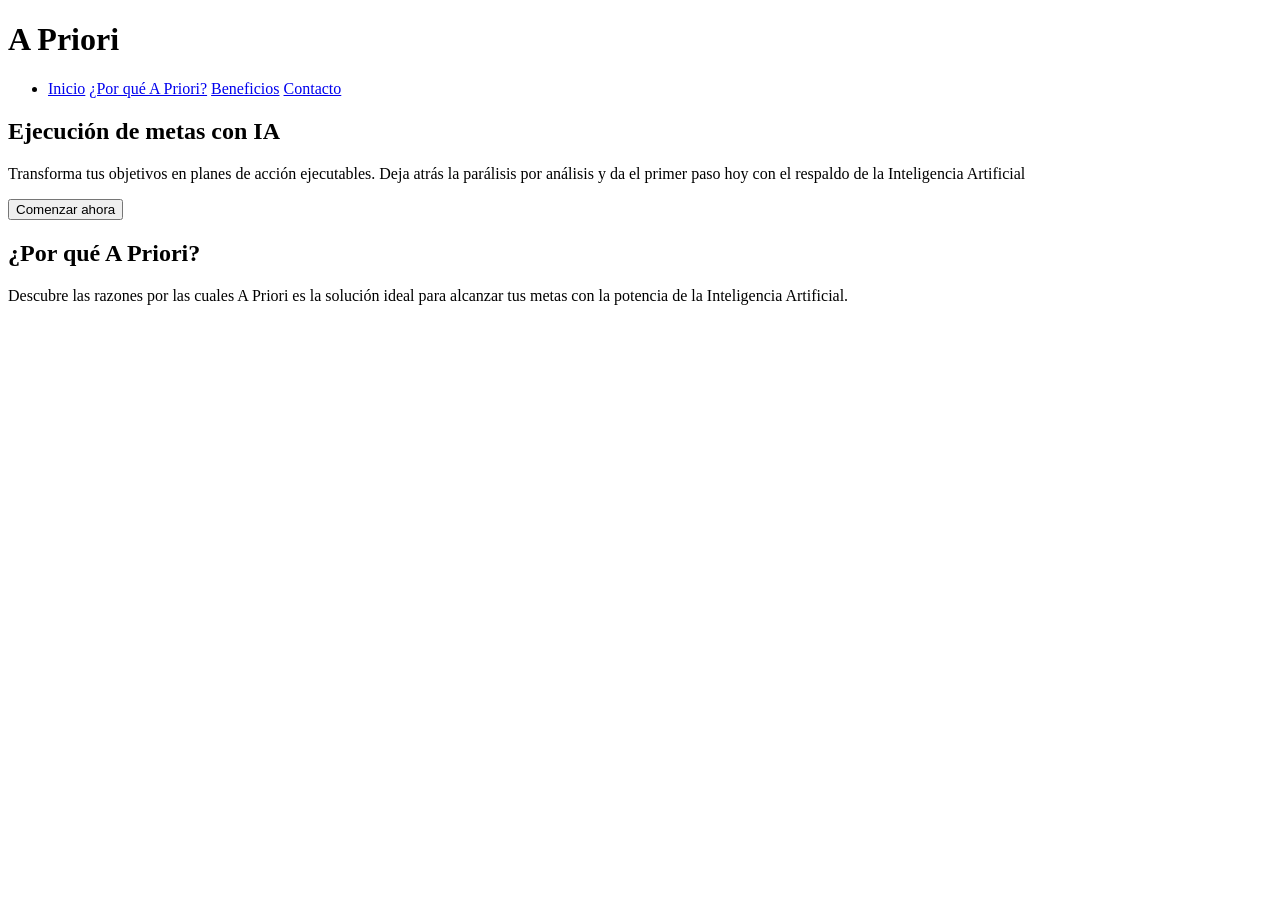
==== index.html @ bc33f47e "Creacion de header, navegacion, main iniciales" ====
<!DOCTYPE html>
<html lang="en">
<head>
    <meta charset="UTF-8">
    <meta name="viewport" content="width=device-width, initial-scale=1.0">
    <title>A Priori</title>
</head>
    <body>
        <header>
            <h1>A Priori</h1>
            <nav>
                <ul>
                    <li>
                        <a href="#Inicio">Inicio</a>
                        <a href="#Por-que-apriori">¿Por qué A Priori?</a>
                        <a href="#Beneficios">Beneficios</a>
                        <a href="#Contacto">Contacto</a>
                    </li>
                </ul>
            </nav>
            <main>
                <h2>Ejecución de metas con IA</h2>
                <p> Transforma tus objetivos en planes de acción ejecutables. Deja atrás la parálisis por análisis y da el primer paso hoy con el respaldo de la Inteligencia Artificial </p>
                <button>Comenzar ahora</button>
            </main>
        </header>
        <section class="Por-que-apriori" id="Por-que-apriori">
            <h2>¿Por qué A Priori?</h2>
            <p>Descubre las razones por las cuales A Priori es la solución ideal para alcanzar tus metas con la potencia de la Inteligencia Artificial.</p>
            
        </section>
    </body>
</html>
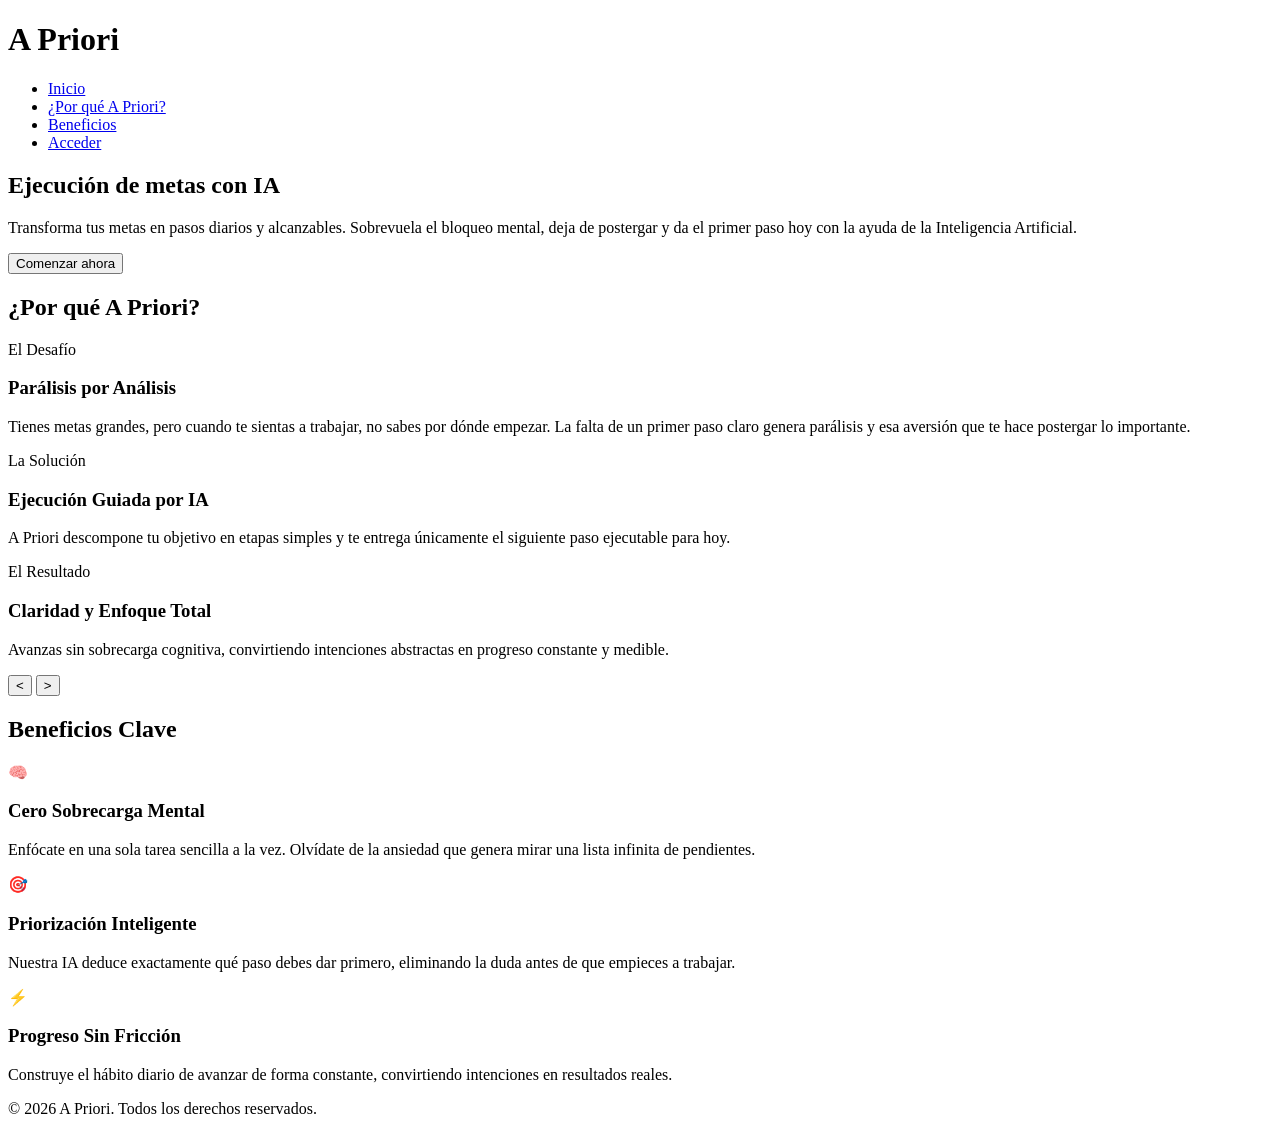
==== commit 9c381edb: "index con más desarrollado, sección beneficios cards y footer" ====
--- a/index.html
+++ b/index.html
@@ -10,24 +10,91 @@
             <h1>A Priori</h1>
             <nav>
                 <ul>
-                    <li>
-                        <a href="#Inicio">Inicio</a>
-                        <a href="#Por-que-apriori">¿Por qué A Priori?</a>
-                        <a href="#Beneficios">Beneficios</a>
-                        <a href="#Contacto">Contacto</a>
-                    </li>
+                    <li><a href="#Inicio">Inicio</a></li>
+                    <li><a href="#por-que-apriori">¿Por qué A Priori?</a></li>
+                    <li><a href="#Beneficios">Beneficios</a></li>
+                    <li><a href="#Contacto" class="btn-nav">Acceder</a></li>
                 </ul>
             </nav>
-            <main>
+        </header>
+        <main>
+            <section id="Inicio" class="hero">
                 <h2>Ejecución de metas con IA</h2>
-                <p> Transforma tus objetivos en planes de acción ejecutables. Deja atrás la parálisis por análisis y da el primer paso hoy con el respaldo de la Inteligencia Artificial </p>
+                <p>Transforma tus metas en pasos diarios y alcanzables. Sobrevuela el bloqueo mental, deja de postergar y da el primer paso hoy con la ayuda de la Inteligencia Artificial.</p>
                 <button>Comenzar ahora</button>
-            </main>
-        </header>
-        <section class="Por-que-apriori" id="Por-que-apriori">
-            <h2>¿Por qué A Priori?</h2>
-            <p>Descubre las razones por las cuales A Priori es la solución ideal para alcanzar tus metas con la potencia de la Inteligencia Artificial.</p>
+            </section>
+            <section class="por-que-apriori" id="por-que-apriori">
+                <div class="container">
+                    <div class="section-title">
+                        <h2>¿Por qué A Priori?</h2>
+                    </div>
+                    <!-- carrusel -->
+                    <div class="carousel-container">
             
-        </section>
+                        <!-- Card 1: El Problema -->
+                        <div class="carousel-card active">
+                            <span class="badge problem">El Desafío</span>
+                            <h3>Parálisis por Análisis</h3>
+                            <p>Tienes metas grandes, pero cuando te sientas a trabajar, no sabes por dónde empezar. La falta de un primer paso claro genera parálisis y esa aversión que te hace postergar lo importante.</p>
+                        </div>
+
+                        <!-- Card 2: La Solución -->
+                        <div class="carousel-card">
+                            <span class="badge solution">La Solución</span>
+                            <h3>Ejecución Guiada por IA</h3>
+                            <p>A Priori descompone tu objetivo en etapas simples y te entrega únicamente el siguiente paso ejecutable para hoy.</p>
+                        </div>
+
+                        <!-- Card 3: El Resultado -->
+                        <div class="carousel-card">
+                            <span class="badge result">El Resultado</span>
+                            <h3>Claridad y Enfoque Total</h3>
+                            <p>Avanzas sin sobrecarga cognitiva, convirtiendo intenciones abstractas en progreso constante y medible.</p>
+                        </div>
+
+                    </div> <!-- /carousel-container -->
+                    <!-- Botones/Controles del Carrusel -->
+                    <div class="carousel-controls">
+                        <button class="btn-prev">&lt;</button>
+                        <button class="btn-next">&gt;</button>
+                    </div>
+
+                </div> <!-- /container -->
+            </section>
+
+            <section class="beneficios" id="Beneficios">
+                <div class="container">
+                    <h2>Beneficios Clave</h2>
+
+                    <!-- Contenedor general que agrupa las tarjetas -->
+                    <div class="cards-grid">
+
+                        <div class="card">
+                            <div class="card-icon">🧠</div> <!-- Puedes usar un emoji o un tag <img> con un icono -->
+                            <h3>Cero Sobrecarga Mental</h3>
+                            <p>Enfócate en una sola tarea sencilla a la vez. Olvídate de la ansiedad que genera mirar una lista infinita de pendientes.</p>
+                        </div>
+
+                        <!-- Tarjeta 2 -->
+                        <div class="card">
+                            <div class="card-icon">🎯</div>
+                            <h3>Priorización Inteligente</h3>
+                            <p>Nuestra IA deduce exactamente qué paso debes dar primero, eliminando la duda antes de que empieces a trabajar.</p>
+                        </div>
+
+                        <!-- Tarjeta 3 -->
+                        <div class="card">
+                            <div class="card-icon">⚡</div>
+                            <h3>Progreso Sin Fricción</h3>
+                            <p>Construye el hábito diario de avanzar de forma constante, convirtiendo intenciones en resultados reales.</p>
+                        </div>
+
+                    </div> <!-- /cards-grid -->
+                </div>
+            </section>
+        </main>
+        <footer>
+            <p>&copy; 2026 A Priori. Todos los derechos reservados.</p>
+        </footer>
     </body>
 </html>
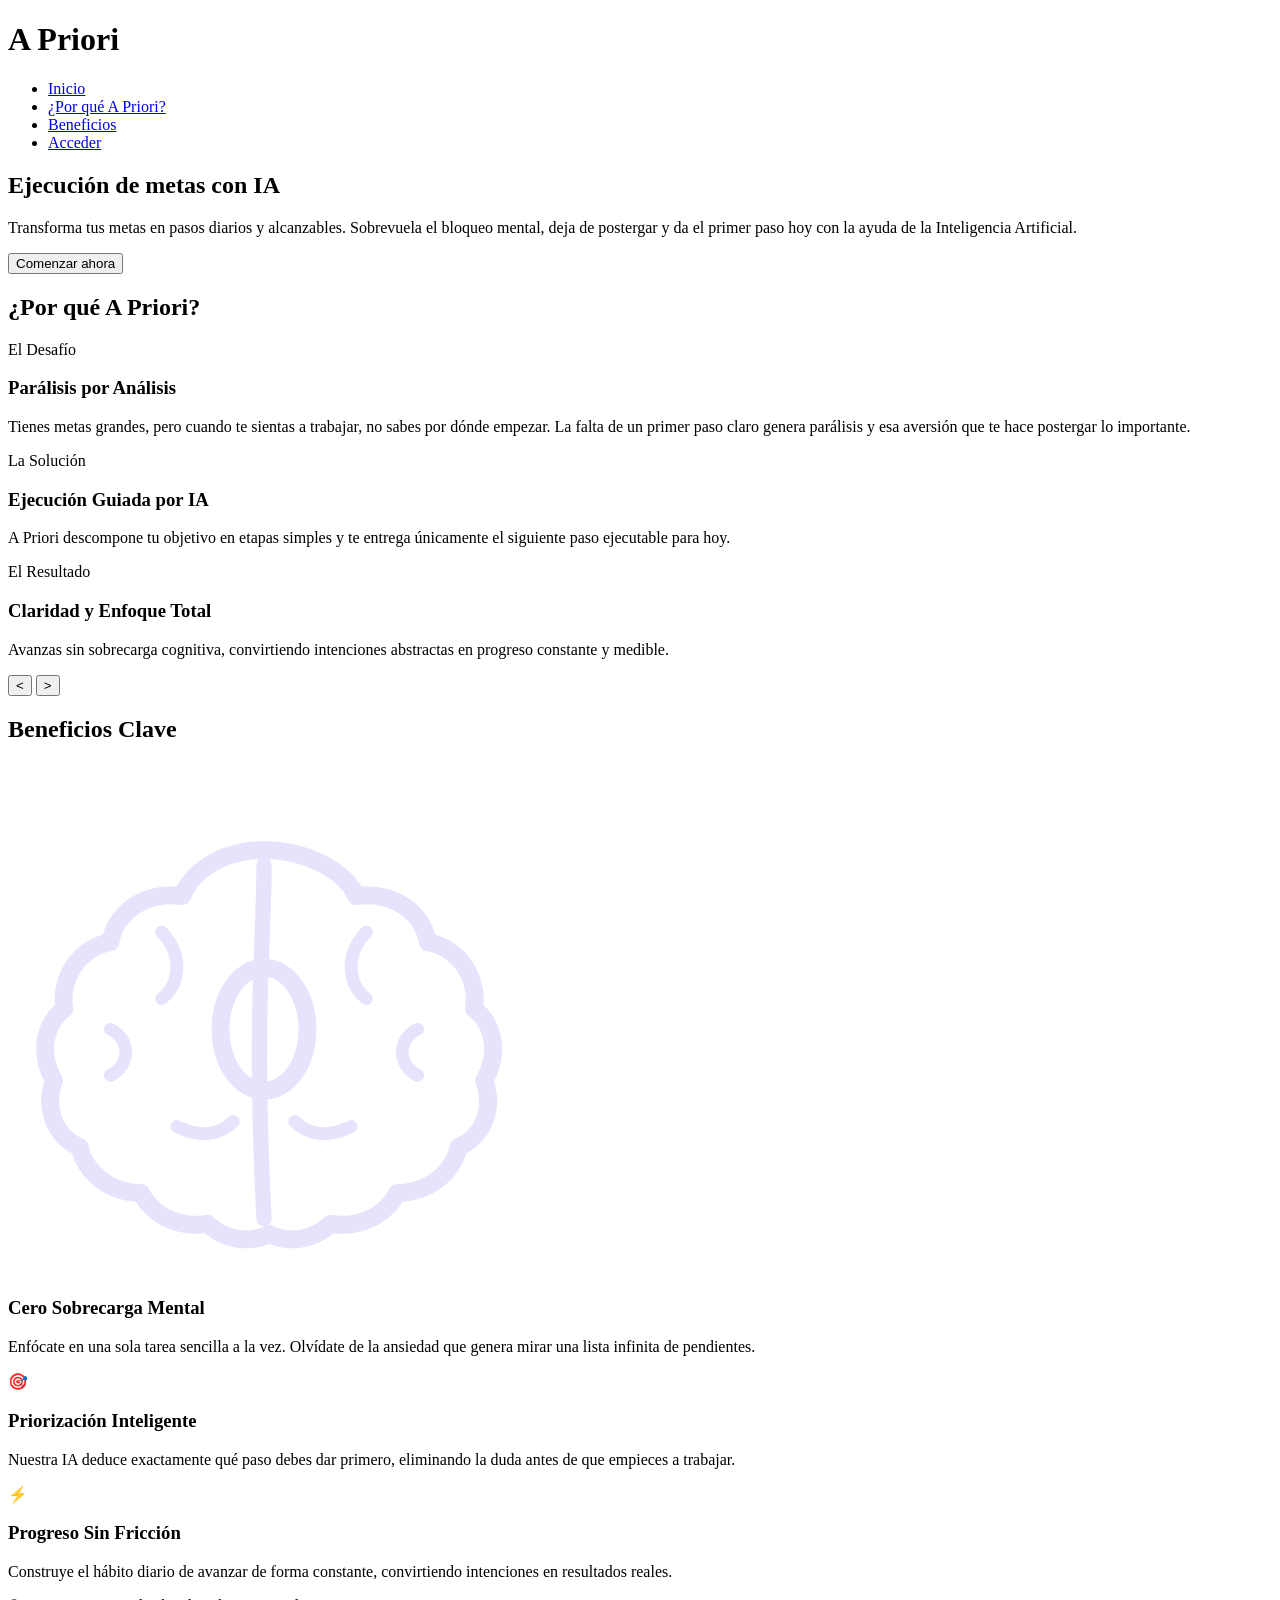
==== commit 9b4cb0b1: "Organizacion de carpetas" ====
--- a/index.html
+++ b/index.html
@@ -13,7 +13,7 @@
                     <li><a href="#Inicio">Inicio</a></li>
                     <li><a href="#por-que-apriori">¿Por qué A Priori?</a></li>
                     <li><a href="#Beneficios">Beneficios</a></li>
-                    <li><a href="#Contacto" class="btn-nav">Acceder</a></li>
+                    <li><a href="#Acceder" class="btn-nav">Acceder</a></li>
                 </ul>
             </nav>
         </header>
@@ -70,7 +70,7 @@
                     <div class="cards-grid">
 
                         <div class="card">
-                            <div class="card-icon">🧠</div> <!-- Puedes usar un emoji o un tag <img> con un icono -->
+                            <div class="card-icon"><img src="assets/images/cerebro.png" alt="Cerebro"></div> <!-- Puedes usar un emoji o un tag <img> con un icono -->
                             <h3>Cero Sobrecarga Mental</h3>
                             <p>Enfócate en una sola tarea sencilla a la vez. Olvídate de la ansiedad que genera mirar una lista infinita de pendientes.</p>
                         </div>
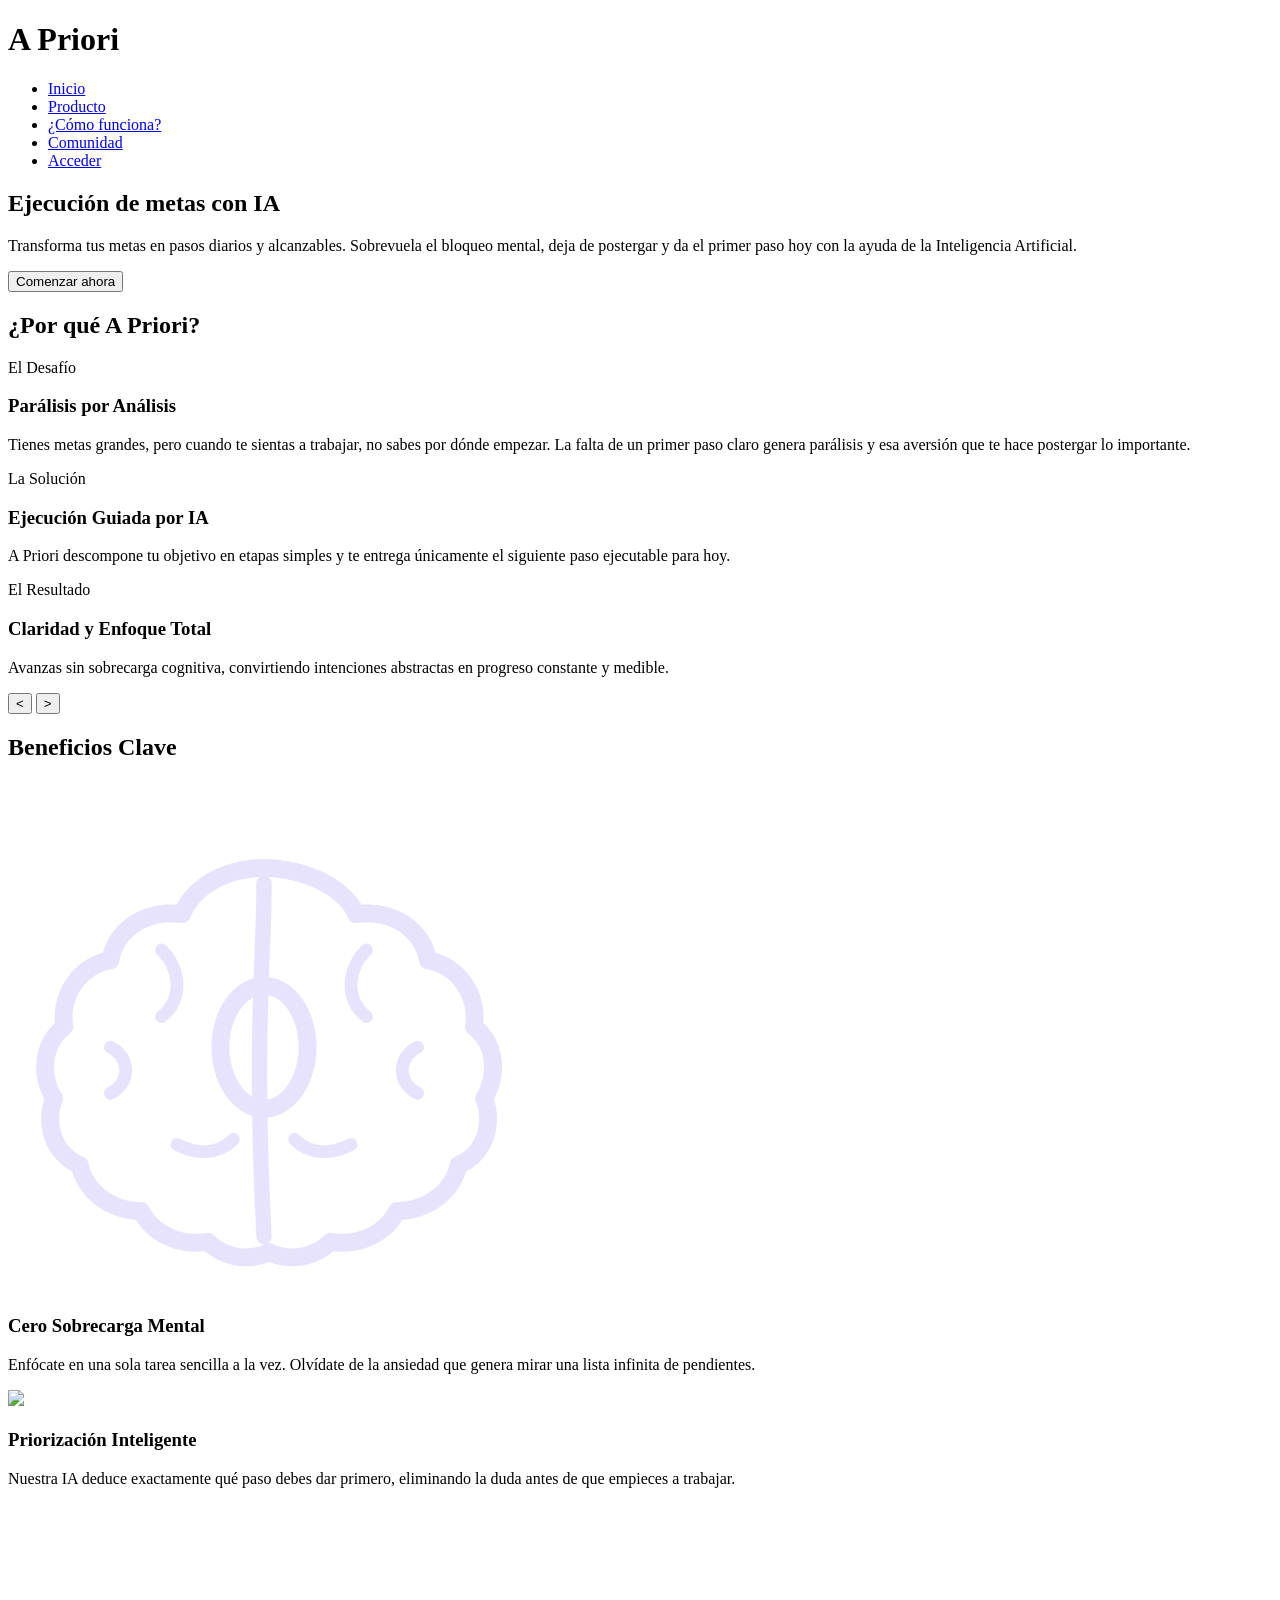
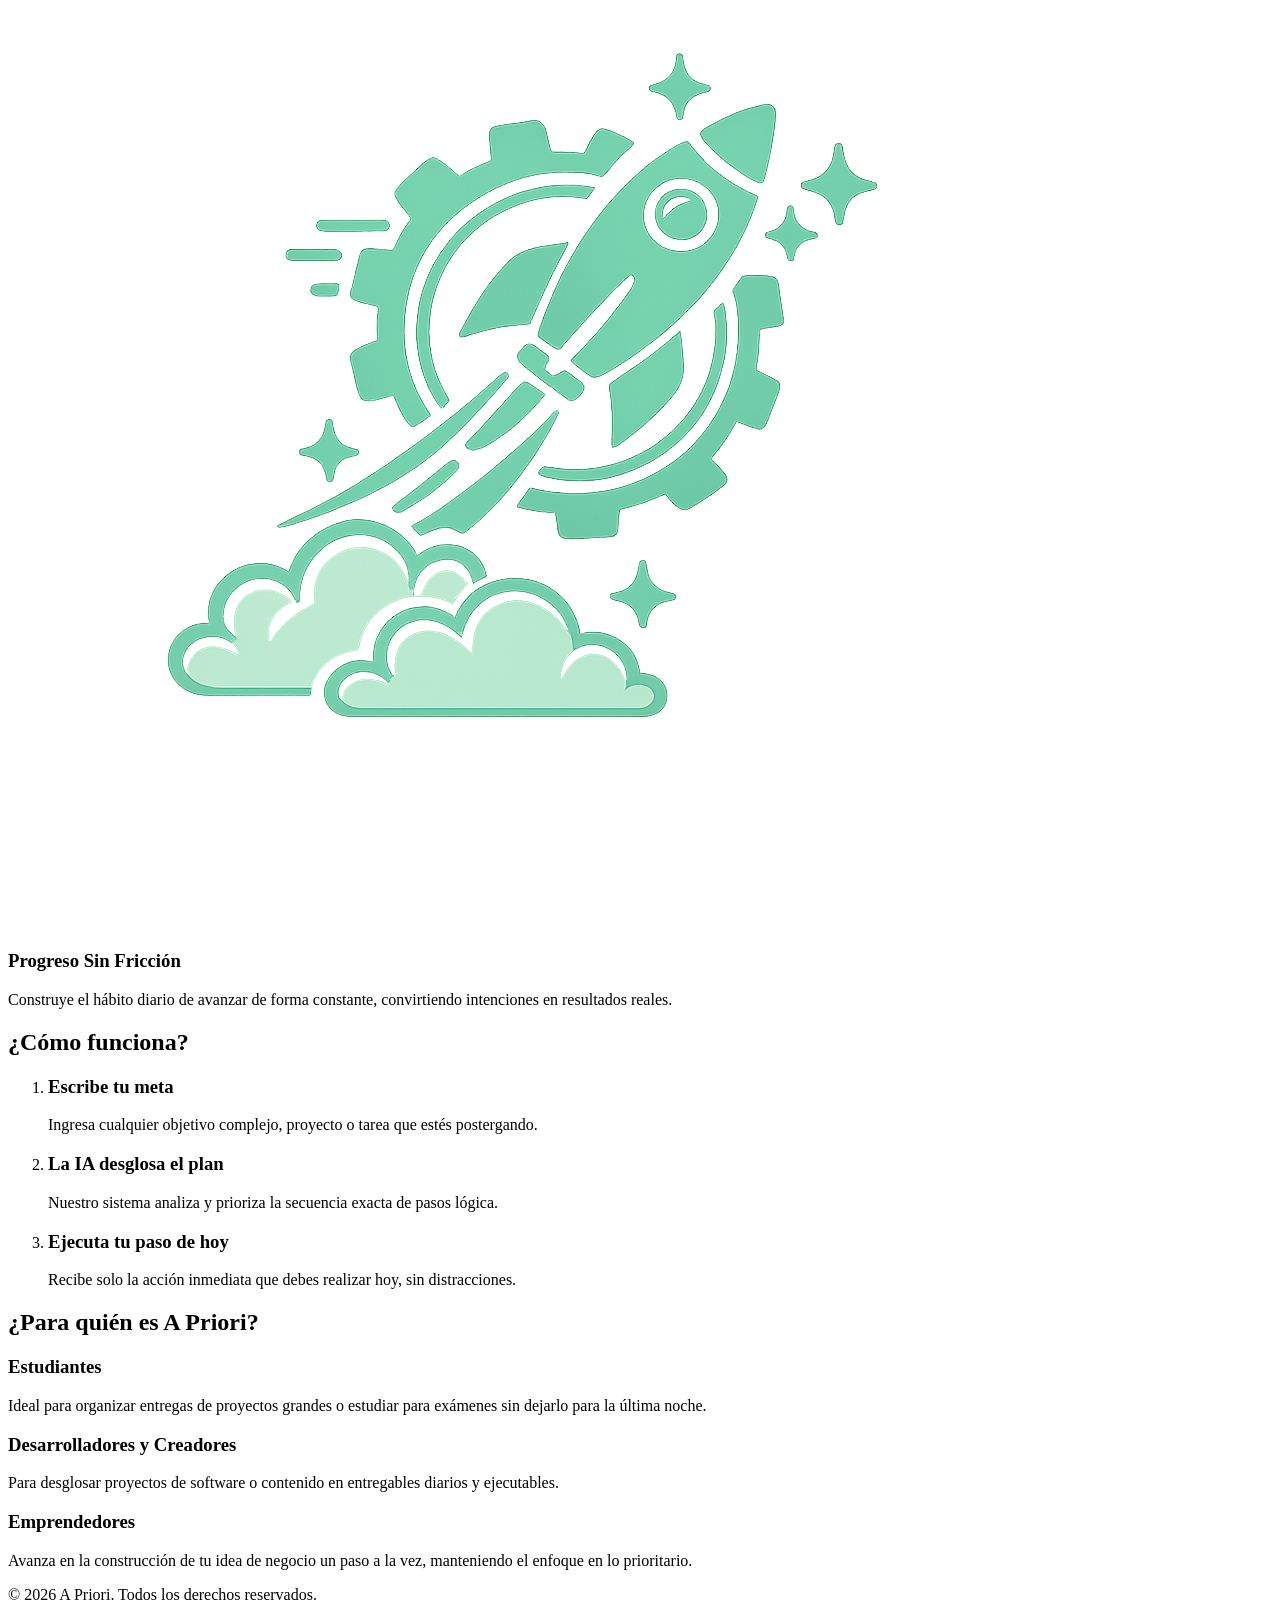
==== commit 2e22ab3d: "insercion de imagenes en index, modificacion de login y register" ====
--- a/index.html
+++ b/index.html
@@ -1,19 +1,20 @@
 <!DOCTYPE html>
 <html lang="en">
-<head>
-    <meta charset="UTF-8">
-    <meta name="viewport" content="width=device-width, initial-scale=1.0">
-    <title>A Priori</title>
-</head>
+    <head>
+        <meta charset="UTF-8">
+        <meta name="viewport" content="width=device-width, initial-scale=1.0">
+        <title>A Priori</title>
+    </head>
     <body>
         <header>
             <h1>A Priori</h1>
             <nav>
                 <ul>
                     <li><a href="#Inicio">Inicio</a></li>
-                    <li><a href="#por-que-apriori">¿Por qué A Priori?</a></li>
-                    <li><a href="#Beneficios">Beneficios</a></li>
-                    <li><a href="#Acceder" class="btn-nav">Acceder</a></li>
+                    <li><a href="#por-que-apriori">Producto</a></li>
+                    <li><a href="#Como-funciona">¿Cómo funciona?</a></li>
+                    <li><a href="#Para-quien">Comunidad</a></li>
+                    <li><a href="login.html" class="btn-nav">Acceder</a></li>
                 </ul>
             </nav>
         </header>
@@ -21,7 +22,9 @@
             <section id="Inicio" class="hero">
                 <h2>Ejecución de metas con IA</h2>
                 <p>Transforma tus metas en pasos diarios y alcanzables. Sobrevuela el bloqueo mental, deja de postergar y da el primer paso hoy con la ayuda de la Inteligencia Artificial.</p>
-                <button>Comenzar ahora</button>
+                <a href="register.html">
+                    <button>Comenzar ahora</button>
+                </a>
             </section>
             <section class="por-que-apriori" id="por-que-apriori">
                 <div class="container">
@@ -30,66 +33,108 @@
                     </div>
                     <!-- carrusel -->
                     <div class="carousel-container">
-            
+                    
                         <!-- Card 1: El Problema -->
                         <div class="carousel-card active">
                             <span class="badge problem">El Desafío</span>
                             <h3>Parálisis por Análisis</h3>
                             <p>Tienes metas grandes, pero cuando te sientas a trabajar, no sabes por dónde empezar. La falta de un primer paso claro genera parálisis y esa aversión que te hace postergar lo importante.</p>
                         </div>
-
+                    
                         <!-- Card 2: La Solución -->
                         <div class="carousel-card">
                             <span class="badge solution">La Solución</span>
                             <h3>Ejecución Guiada por IA</h3>
                             <p>A Priori descompone tu objetivo en etapas simples y te entrega únicamente el siguiente paso ejecutable para hoy.</p>
                         </div>
-
+                    
                         <!-- Card 3: El Resultado -->
                         <div class="carousel-card">
                             <span class="badge result">El Resultado</span>
                             <h3>Claridad y Enfoque Total</h3>
                             <p>Avanzas sin sobrecarga cognitiva, convirtiendo intenciones abstractas en progreso constante y medible.</p>
                         </div>
-
+                    
                     </div> <!-- /carousel-container -->
                     <!-- Botones/Controles del Carrusel -->
                     <div class="carousel-controls">
                         <button class="btn-prev">&lt;</button>
                         <button class="btn-next">&gt;</button>
                     </div>
-
+                
                 </div> <!-- /container -->
             </section>
-
+        
             <section class="beneficios" id="Beneficios">
                 <div class="container">
                     <h2>Beneficios Clave</h2>
-
+                
                     <!-- Contenedor general que agrupa las tarjetas -->
                     <div class="cards-grid">
-
+                    
                         <div class="card">
                             <div class="card-icon"><img src="assets/images/cerebro.png" alt="Cerebro"></div> <!-- Puedes usar un emoji o un tag <img> con un icono -->
                             <h3>Cero Sobrecarga Mental</h3>
                             <p>Enfócate en una sola tarea sencilla a la vez. Olvídate de la ansiedad que genera mirar una lista infinita de pendientes.</p>
                         </div>
-
+                    
                         <!-- Tarjeta 2 -->
                         <div class="card">
-                            <div class="card-icon">🎯</div>
+                            <div class="card-icon"><img src="assets/images/priorizacion_inteligente.png"></div>
                             <h3>Priorización Inteligente</h3>
                             <p>Nuestra IA deduce exactamente qué paso debes dar primero, eliminando la duda antes de que empieces a trabajar.</p>
                         </div>
-
+                    
                         <!-- Tarjeta 3 -->
                         <div class="card">
-                            <div class="card-icon">⚡</div>
+                            <div class="card-icon"><img src="assets/images/Progreso_sin_friccion.png" alt="Progreso Sin Fricción"></div>
                             <h3>Progreso Sin Fricción</h3>
                             <p>Construye el hábito diario de avanzar de forma constante, convirtiendo intenciones en resultados reales.</p>
                         </div>
+                    
+                    </div> <!-- /cards-grid -->
+                </div>
+            </section>
 
-                    </div> <!-- /cards-grid -->
+            <!-- 1. Sección "Cómo funciona" (Paso a Paso) -->
+            <section class="como-funciona" id="Como-funciona">
+                <div class="container">
+                    <h2>¿Cómo funciona?</h2>
+                    <ol class="pasos-container">
+                        <li>
+                            <h3>Escribe tu meta</h3>
+                            <p>Ingresa cualquier objetivo complejo, proyecto o tarea que estés postergando.</p>
+                        </li>
+                        <li>
+                            <h3>La IA desglosa el plan</h3>
+                            <p>Nuestro sistema analiza y prioriza la secuencia exacta de pasos lógica.</p>
+                        </li>
+                        <li>
+                            <h3>Ejecuta tu paso de hoy</h3>
+                            <p>Recibe solo la acción inmediata que debes realizar hoy, sin distracciones.</p>
+                        </li>
+                    </ol>
+                </div>
+            </section>
+
+            <!-- 2. Sección "Para quién es" (Público Objetivo) -->
+            <section class="para-quien" id="Para-quien">
+                <div class="container">
+                    <h2>¿Para quién es A Priori?</h2>
+                    <div class="cards-grid">
+                        <div class="card">
+                            <h3>Estudiantes</h3>
+                            <p>Ideal para organizar entregas de proyectos grandes o estudiar para exámenes sin dejarlo para la última noche.</p>
+                        </div>
+                        <div class="card">
+                            <h3>Desarrolladores y Creadores</h3>
+                            <p>Para desglosar proyectos de software o contenido en entregables diarios y ejecutables.</p>
+                        </div>
+                        <div class="card">
+                            <h3>Emprendedores</h3>
+                            <p>Avanza en la construcción de tu idea de negocio un paso a la vez, manteniendo el enfoque en lo prioritario.</p>
+                        </div>
+                    </div>
                 </div>
             </section>
         </main>
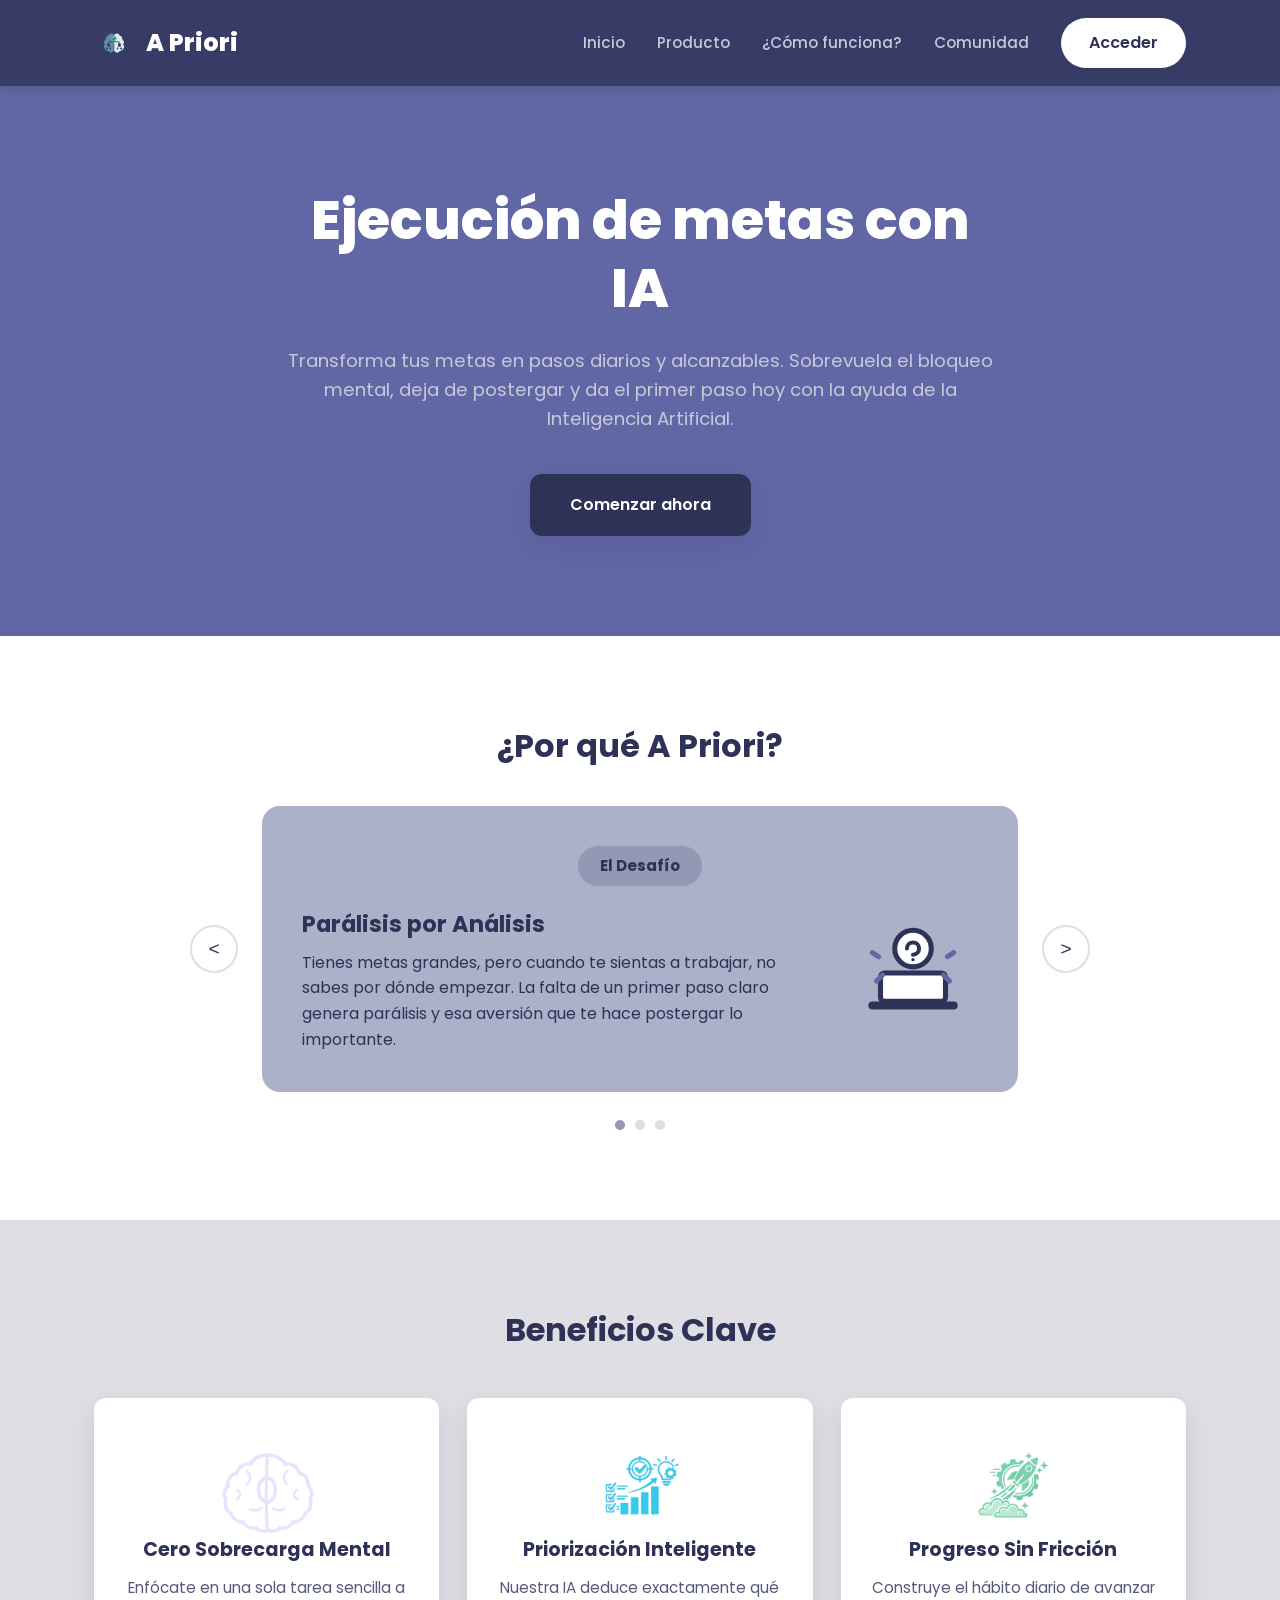
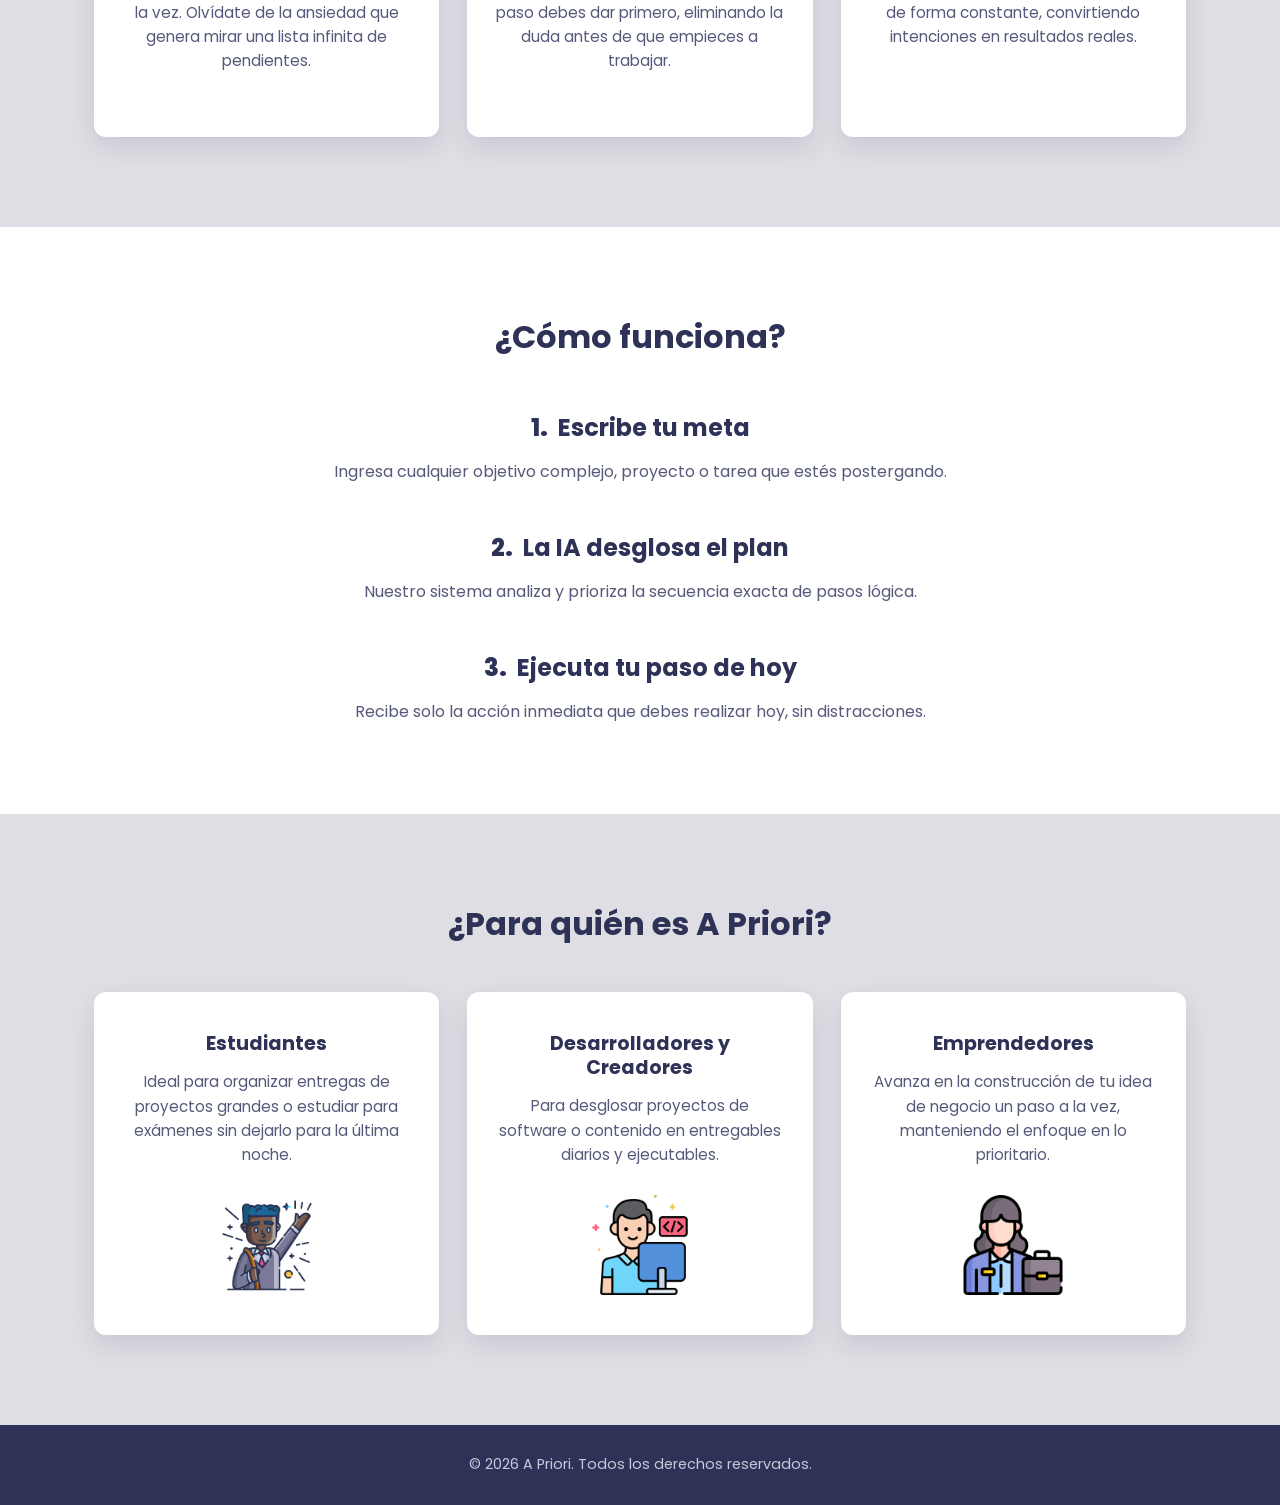
==== commit 5e218007: "implementacion de html y css en el archivo index" ====
--- a/index.html
+++ b/index.html
@@ -1,102 +1,166 @@
 <!DOCTYPE html>
-<html lang="en">
+<html lang="es">
     <head>
         <meta charset="UTF-8">
         <meta name="viewport" content="width=device-width, initial-scale=1.0">
-        <title>A Priori</title>
+        <title>A Priori — Ejecución de metas con IA</title>
+        <meta name="description" content="Transforma tus metas en pasos diarios y alcanzables con la ayuda de la Inteligencia Artificial.">
+
+        <link rel="icon" type="image/png" href="assets/images/logo.png">
+
+        <link rel="preconnect" href="https://fonts.googleapis.com">
+        <link rel="preconnect" href="https://fonts.gstatic.com" crossorigin>
+        <link href="https://fonts.googleapis.com/css2?family=Poppins:wght@400;500;600;700;800&display=swap" rel="stylesheet">
+
+        <link rel="stylesheet" href="assets/styles/styles.css">
     </head>
     <body>
-        <header>
-            <h1>A Priori</h1>
-            <nav>
-                <ul>
-                    <li><a href="#Inicio">Inicio</a></li>
-                    <li><a href="#por-que-apriori">Producto</a></li>
-                    <li><a href="#Como-funciona">¿Cómo funciona?</a></li>
-                    <li><a href="#Para-quien">Comunidad</a></li>
-                    <li><a href="login.html" class="btn-nav">Acceder</a></li>
-                </ul>
-            </nav>
+        <header class="site-header">
+            <div class="container header-inner">
+                <a href="#Inicio" class="logo">
+                    <img src="assets/images/logo.png" alt="" class="logo-icon">
+                    <span>A Priori</span>
+                </a>
+
+                <nav class="site-nav">
+                    <ul class="nav-links">
+                        <li><a href="#Inicio">Inicio</a></li>
+                        <li><a href="#por-que-apriori">Producto</a></li>
+                        <li><a href="#Como-funciona">¿Cómo funciona?</a></li>
+                        <li><a href="#Para-quien">Comunidad</a></li>
+                    </ul>
+                    <a href="login.html" class="btn-nav">Acceder</a>
+                </nav>
+            </div>
         </header>
+
         <main>
+            <!-- Sección Inicio (Hero) -->
             <section id="Inicio" class="hero">
-                <h2>Ejecución de metas con IA</h2>
-                <p>Transforma tus metas en pasos diarios y alcanzables. Sobrevuela el bloqueo mental, deja de postergar y da el primer paso hoy con la ayuda de la Inteligencia Artificial.</p>
-                <a href="register.html">
-                    <button>Comenzar ahora</button>
-                </a>
-            </section>
+                <div class="container hero-content">
+                    <h1>Ejecución de metas con IA</h1>
+                    <p>Transforma tus metas en pasos diarios y alcanzables. Sobrevuela el bloqueo mental, deja de postergar y da el primer paso hoy con la ayuda de la Inteligencia Artificial.</p>
+                    <a href="register.html" class="btn-primary">Comenzar ahora</a>
+                </div>
+            </section>
+
+            <!-- Sección Producto: ¿Por qué A Priori? (Carrusel) -->
             <section class="por-que-apriori" id="por-que-apriori">
                 <div class="container">
                     <div class="section-title">
                         <h2>¿Por qué A Priori?</h2>
                     </div>
-                    <!-- carrusel -->
-                    <div class="carousel-container">
-                    
-                        <!-- Card 1: El Problema -->
-                        <div class="carousel-card active">
-                            <span class="badge problem">El Desafío</span>
-                            <h3>Parálisis por Análisis</h3>
-                            <p>Tienes metas grandes, pero cuando te sientas a trabajar, no sabes por dónde empezar. La falta de un primer paso claro genera parálisis y esa aversión que te hace postergar lo importante.</p>
-                        </div>
-                    
-                        <!-- Card 2: La Solución -->
-                        <div class="carousel-card">
-                            <span class="badge solution">La Solución</span>
-                            <h3>Ejecución Guiada por IA</h3>
-                            <p>A Priori descompone tu objetivo en etapas simples y te entrega únicamente el siguiente paso ejecutable para hoy.</p>
-                        </div>
-                    
-                        <!-- Card 3: El Resultado -->
-                        <div class="carousel-card">
-                            <span class="badge result">El Resultado</span>
-                            <h3>Claridad y Enfoque Total</h3>
-                            <p>Avanzas sin sobrecarga cognitiva, convirtiendo intenciones abstractas en progreso constante y medible.</p>
-                        </div>
-                    
-                    </div> <!-- /carousel-container -->
-                    <!-- Botones/Controles del Carrusel -->
-                    <div class="carousel-controls">
-                        <button class="btn-prev">&lt;</button>
-                        <button class="btn-next">&gt;</button>
-                    </div>
-                
-                </div> <!-- /container -->
-            </section>
-        
+
+                    <div class="carousel-wrapper">
+                        <button class="carousel-btn btn-prev" aria-label="Anterior">&lt;</button>
+
+                        <div class="carousel-container">
+
+                            <!-- Card 1: El Problema -->
+                            <div class="carousel-card active">
+                                <span class="badge problem">El Desafío</span>
+                                <div class="carousel-card-body">
+                                    <div class="carousel-card-text">
+                                        <h3>Parálisis por Análisis</h3>
+                                        <p>Tienes metas grandes, pero cuando te sientas a trabajar, no sabes por dónde empezar. La falta de un primer paso claro genera parálisis y esa aversión que te hace postergar lo importante.</p>
+                                    </div>
+                                    <div class="carousel-card-icon" aria-hidden="true">
+                                        <svg viewBox="0 0 64 64" fill="none" xmlns="http://www.w3.org/2000/svg">
+                                            <rect x="10" y="44" width="44" height="4" rx="2" fill="#2E3357"/>
+                                            <rect x="16" y="30" width="32" height="14" rx="2" fill="#fff" stroke="#2E3357" stroke-width="2.5"/>
+                                            <circle cx="32" cy="18" r="9" fill="#fff" stroke="#2E3357" stroke-width="2.5"/>
+                                            <path d="M29 18a3 3 0 1 1 3 3" stroke="#2E3357" stroke-width="2" stroke-linecap="round"/>
+                                            <circle cx="32" cy="23.5" r="0.8" fill="#2E3357"/>
+                                            <path d="M12 20l3 2M52 20l-3 2M14 34l3-3M50 34l-3-3" stroke="#6069A4" stroke-width="2.5" stroke-linecap="round"/>
+                                        </svg>
+                                    </div>
+                                </div>
+                            </div>
+
+                            <!-- Card 2: La Solución -->
+                            <div class="carousel-card">
+                                <span class="badge solution">La Solución</span>
+                                <div class="carousel-card-body">
+                                    <div class="carousel-card-text">
+                                        <h3>Ejecución Guiada por IA</h3>
+                                        <p>A Priori descompone tu objetivo en etapas simples y te entrega únicamente el siguiente paso ejecutable para hoy.</p>
+                                    </div>
+                                    <div class="carousel-card-icon" aria-hidden="true">
+                                        <svg viewBox="0 0 64 64" fill="none" xmlns="http://www.w3.org/2000/svg">
+                                            <path d="M32 6C20 6 12 14 12 25c0 7 3 11 6 14v7a3 3 0 0 0 3 3h6" stroke="#2E3357" stroke-width="3" stroke-linecap="round" stroke-linejoin="round"/>
+                                            <path d="M32 6c12 0 20 8 20 19 0 7-3 11-6 14v7a3 3 0 0 1-3 3h-6" stroke="#6069A4" stroke-width="3" stroke-linecap="round" stroke-linejoin="round"/>
+                                            <path d="M25 55h14" stroke="#2E3357" stroke-width="3" stroke-linecap="round"/>
+                                            <circle cx="32" cy="27" r="12" fill="#fff" stroke="#2E3357" stroke-width="2.5"/>
+                                            <path d="M26 27l4 4 8-8" stroke="#3FA96A" stroke-width="3" stroke-linecap="round" stroke-linejoin="round"/>
+                                        </svg>
+                                    </div>
+                                </div>
+                            </div>
+
+                            <!-- Card 3: El Resultado -->
+                            <div class="carousel-card">
+                                <span class="badge result">El Resultado</span>
+                                <div class="carousel-card-body">
+                                    <div class="carousel-card-text">
+                                        <h3>Claridad y Enfoque Total</h3>
+                                        <p>Avanzas sin sobrecarga cognitiva, convirtiendo intenciones abstractas en progreso constante y medible.</p>
+                                    </div>
+                                    <div class="carousel-card-icon" aria-hidden="true">
+                                        <svg viewBox="0 0 64 64" fill="none" xmlns="http://www.w3.org/2000/svg">
+                                            <path d="M32 6a14 14 0 0 0-8 25.5V37a3 3 0 0 0 3 3h10a3 3 0 0 0 3-3v-5.5A14 14 0 0 0 32 6Z" fill="#FFD866" stroke="#2E3357" stroke-width="2.5" stroke-linejoin="round"/>
+                                            <path d="M27 45h10M28 50h8" stroke="#2E3357" stroke-width="3" stroke-linecap="round"/>
+                                            <path d="M32 2v4M14 10l3 3M50 10l-3 3M8 27h4M56 27h-4" stroke="#2E3357" stroke-width="2.5" stroke-linecap="round"/>
+                                            <circle cx="40" cy="42" r="11" fill="#fff" stroke="#2E3357" stroke-width="2.5"/>
+                                            <path d="M35.5 42.5l3 3 6-6" stroke="#3FA96A" stroke-width="2.8" stroke-linecap="round" stroke-linejoin="round"/>
+                                            <line x1="47.8" y1="49.8" x2="53" y2="55" stroke="#2E3357" stroke-width="3" stroke-linecap="round"/>
+                                        </svg>
+                                    </div>
+                                </div>
+                            </div>
+
+                        </div>
+
+                        <button class="carousel-btn btn-next" aria-label="Siguiente">&gt;</button>
+                    </div>
+
+                    <div class="carousel-dots" aria-hidden="true">
+                        <span class="dot active"></span>
+                        <span class="dot"></span>
+                        <span class="dot"></span>
+                    </div>
+                </div>
+            </section>
+
+            <!-- Sección Beneficios Clave -->
             <section class="beneficios" id="Beneficios">
                 <div class="container">
                     <h2>Beneficios Clave</h2>
-                
-                    <!-- Contenedor general que agrupa las tarjetas -->
+
                     <div class="cards-grid">
-                    
-                        <div class="card">
-                            <div class="card-icon"><img src="assets/images/cerebro.png" alt="Cerebro"></div> <!-- Puedes usar un emoji o un tag <img> con un icono -->
+
+                        <div class="card">
+                            <div class="card-icon"><img src="assets/images/cerebro.png" alt="Icono de cerebro"></div>
                             <h3>Cero Sobrecarga Mental</h3>
                             <p>Enfócate en una sola tarea sencilla a la vez. Olvídate de la ansiedad que genera mirar una lista infinita de pendientes.</p>
                         </div>
-                    
-                        <!-- Tarjeta 2 -->
-                        <div class="card">
-                            <div class="card-icon"><img src="assets/images/priorizacion_inteligente.png"></div>
+
+                        <div class="card">
+                            <div class="card-icon"><img src="assets/images/Priorizacion_Inteligente.png" alt="Icono de priorización inteligente"></div>
                             <h3>Priorización Inteligente</h3>
                             <p>Nuestra IA deduce exactamente qué paso debes dar primero, eliminando la duda antes de que empieces a trabajar.</p>
                         </div>
-                    
-                        <!-- Tarjeta 3 -->
-                        <div class="card">
-                            <div class="card-icon"><img src="assets/images/Progreso_sin_friccion.png" alt="Progreso Sin Fricción"></div>
+
+                        <div class="card">
+                            <div class="card-icon"><img src="assets/images/Progreso_sin_friccion.png" alt="Icono de progreso sin fricción"></div>
                             <h3>Progreso Sin Fricción</h3>
                             <p>Construye el hábito diario de avanzar de forma constante, convirtiendo intenciones en resultados reales.</p>
                         </div>
-                    
-                    </div> <!-- /cards-grid -->
-                </div>
-            </section>
-
-            <!-- 1. Sección "Cómo funciona" (Paso a Paso) -->
+
+                    </div>
+                </div>
+            </section>
+
+            <!-- Sección ¿Cómo funciona? -->
             <section class="como-funciona" id="Como-funciona">
                 <div class="container">
                     <h2>¿Cómo funciona?</h2>
@@ -117,7 +181,7 @@
                 </div>
             </section>
 
-            <!-- 2. Sección "Para quién es" (Público Objetivo) -->
+            <!-- Sección Comunidad: ¿Para quién es A Priori? -->
             <section class="para-quien" id="Para-quien">
                 <div class="container">
                     <h2>¿Para quién es A Priori?</h2>
@@ -125,21 +189,29 @@
                         <div class="card">
                             <h3>Estudiantes</h3>
                             <p>Ideal para organizar entregas de proyectos grandes o estudiar para exámenes sin dejarlo para la última noche.</p>
+                            <div class="card-icon"><img src="assets/images/estudiante.png" alt="Ilustración de un estudiante"></div>
                         </div>
                         <div class="card">
                             <h3>Desarrolladores y Creadores</h3>
                             <p>Para desglosar proyectos de software o contenido en entregables diarios y ejecutables.</p>
+                            <div class="card-icon"><img src="assets/images/developer.png" alt="Ilustración de un desarrollador"></div>
                         </div>
                         <div class="card">
                             <h3>Emprendedores</h3>
                             <p>Avanza en la construcción de tu idea de negocio un paso a la vez, manteniendo el enfoque en lo prioritario.</p>
+                            <div class="card-icon"><img src="assets/images/emprendedor.png" alt="Ilustración de una emprendedora"></div>
                         </div>
                     </div>
                 </div>
             </section>
         </main>
-        <footer>
-            <p>&copy; 2026 A Priori. Todos los derechos reservados.</p>
+
+        <footer class="site-footer">
+            <div class="container">
+                <p>&copy; 2026 A Priori. Todos los derechos reservados.</p>
+            </div>
         </footer>
+
+        <script src="assets/scripts/main.js"></script>
     </body>
 </html>
--- a/assets/styles/styles.css
+++ b/assets/styles/styles.css
@@ -0,0 +1,512 @@
+/* ==========================================================================
+    A Priori — Estilos de la página principal (index.html)
+   ========================================================================== */
+
+/* ---- Variables ---- */
+:root {
+    --navy-900: #2E3257;      /* footer, botones primarios, títulos */
+    --navy-800: #373C66;      /* barra superior del header */
+    --purple-500: #6067A4;    /* fondo del hero */
+    --lavender-400: #acb0c9;  /* tarjeta activa del carrusel */
+    --lavender-500: #9498b4;  /* badge del carrusel */
+    --gray-100: #dedee4;      /* fondo de secciones claras */
+    --gray-200: #f4f4f6;
+    --white: #ffffff;
+    --text-body: #3d3d3d;
+    --text-muted: #55597a;
+    --text-on-dark: #c7c8da;
+
+    --radius-md: 12px;
+    --radius-lg: 18px;
+    --radius-pill: 999px;
+
+    --shadow-card: 0 10px 25px rgba(46, 51, 87, 0.12);
+    --container-width: 1140px;
+
+    --font-base: "Poppins", "Segoe UI", Arial, sans-serif;
+}
+
+/* ---- Reset básico ---- */
+* {
+    box-sizing: border-box;
+}
+
+html {
+    scroll-behavior: smooth;
+}
+
+body {
+    margin: 0;
+    font-family: var(--font-base);
+    color: var(--text-body);
+    line-height: 1.6;
+    background-color: var(--white);
+}
+
+h1, h2, h3 {
+    color: var(--navy-900);
+    line-height: 1.25;
+    margin: 0 0 16px;
+}
+
+p {
+    margin: 0 0 16px;
+}
+
+img {
+    max-width: 100%;
+    display: block;
+}
+
+a {
+    text-decoration: none;
+    color: inherit;
+}
+
+ul, ol {
+    margin: 0;
+    padding: 0;
+    list-style: none;
+}
+
+.container {
+    width: 100%;
+    max-width: var(--container-width);
+    margin: 0 auto;
+    padding: 0 24px;
+}
+
+.section-title {
+    text-align: center;
+    margin-bottom: 40px;
+}
+
+section h2 {
+    text-align: center;
+    font-size: 2rem;
+    font-weight: 700;
+}
+
+/* ---- Botones ---- */
+.btn-primary,
+.btn-nav {
+    display: inline-block;
+    font-family: var(--font-base);
+    font-weight: 600;
+    font-size: 1rem;
+    cursor: pointer;
+    border: none;
+    transition: transform 0.15s ease, box-shadow 0.15s ease, opacity 0.15s ease;
+}
+
+.btn-primary {
+    background-color: var(--navy-900);
+    color: var(--white);
+    padding: 18px 40px;
+    border-radius: var(--radius-md);
+    box-shadow: var(--shadow-card);
+}
+
+.btn-primary:hover {
+    transform: translateY(-2px);
+    opacity: 0.92;
+}
+
+.btn-nav {
+    background-color: var(--white);
+    color: var(--navy-900);
+    padding: 12px 28px;
+    border-radius: var(--radius-pill);
+}
+
+.btn-nav:hover {
+    transform: translateY(-1px);
+    box-shadow: 0 6px 14px rgba(0, 0, 0, 0.15);
+}
+
+/* ==========================================================================
+    Header / Navegación
+   ========================================================================== */
+.site-header {
+    background-color: var(--navy-800);
+    position: sticky;
+    top: 0;
+    z-index: 100;
+    box-shadow: 0 2px 10px rgba(0, 0, 0, 0.15);
+}
+
+.header-inner {
+    display: flex;
+    align-items: center;
+    justify-content: space-between;
+    flex-wrap: wrap;
+    gap: 16px;
+    padding-top: 18px;
+    padding-bottom: 18px;
+}
+
+.logo {
+    display: flex;
+    align-items: center;
+    gap: 12px;
+    font-size: 1.5rem;
+    font-weight: 800;
+    color: var(--white);
+}
+
+.logo-icon {
+    width: 40px;
+    height: 40px;
+    object-fit: contain;
+}
+
+.site-nav {
+    display: flex;
+    align-items: center;
+    gap: 32px;
+    flex-wrap: wrap;
+}
+
+.nav-links {
+    display: flex;
+    align-items: center;
+    gap: 32px;
+    flex-wrap: wrap;
+}
+
+.nav-links a {
+    color: var(--text-on-dark);
+    font-weight: 500;
+    font-size: 0.95rem;
+    transition: color 0.15s ease;
+}
+
+.nav-links a:hover {
+    color: var(--white);
+}
+
+/* ==========================================================================
+    Hero (Sección Inicio)
+   ========================================================================== */
+.hero {
+    background-color: var(--purple-500);
+    text-align: center;
+    padding: 100px 24px;
+}
+
+.hero-content {
+    max-width: 760px;
+}
+
+.hero h1 {
+    color: var(--white);
+    font-size: clamp(2.2rem, 5vw, 3.4rem);
+    font-weight: 800;
+    margin-bottom: 24px;
+}
+
+.hero p {
+    color: var(--text-on-dark);
+    font-size: 1.15rem;
+    margin-bottom: 40px;
+}
+
+/* ==========================================================================
+    Producto — ¿Por qué A Priori? (Carrusel)
+   ========================================================================== */
+.por-que-apriori {
+    padding: 90px 0;
+    background-color: var(--white);
+}
+
+.carousel-wrapper {
+    display: flex;
+    align-items: center;
+    justify-content: center;
+    gap: 24px;
+    max-width: 900px;
+    margin: 0 auto;
+}
+
+.carousel-container {
+    position: relative;
+    flex: 1;
+    min-height: 260px;
+}
+
+.carousel-card {
+    display: none;
+    background-color: var(--lavender-400);
+    border-radius: var(--radius-lg);
+    padding: 40px;
+}
+
+.carousel-card.active {
+    display: block;
+    animation: fade-in 0.4s ease;
+}
+
+@keyframes fade-in {
+    from { opacity: 0; transform: translateY(6px); }
+    to   { opacity: 1; transform: translateY(0); }
+}
+
+.badge {
+    display: inline-block;
+    background-color: var(--lavender-500);
+    color: var(--navy-900);
+    font-weight: 700;
+    font-size: 0.95rem;
+    padding: 8px 22px;
+    border-radius: var(--radius-pill);
+    margin: 0 auto 24px;
+}
+
+.carousel-card > .badge {
+    display: block;
+    width: fit-content;
+    margin-left: auto;
+    margin-right: auto;
+}
+
+.carousel-card-body {
+    display: flex;
+    align-items: center;
+    gap: 32px;
+}
+
+.carousel-card-text {
+    flex: 1;
+}
+
+.carousel-card-text h3 {
+    font-size: 1.4rem;
+    margin-bottom: 12px;
+}
+
+.carousel-card-text p {
+    color: var(--navy-900);
+    margin-bottom: 0;
+}
+
+.carousel-card-icon {
+    flex-shrink: 0;
+    width: 130px;
+}
+
+.carousel-card-icon img,
+.carousel-card-icon svg {
+    width: 100%;
+    height: auto;
+}
+
+.carousel-btn {
+    flex-shrink: 0;
+    width: 48px;
+    height: 48px;
+    border-radius: 50%;
+    border: 2px solid var(--gray-100);
+    background-color: var(--white);
+    color: var(--navy-900);
+    font-size: 1.2rem;
+    cursor: pointer;
+    transition: background-color 0.15s ease, transform 0.15s ease;
+}
+
+.carousel-btn:hover {
+    background-color: var(--gray-100);
+    transform: scale(1.05);
+}
+
+.carousel-dots {
+    display: flex;
+    justify-content: center;
+    gap: 10px;
+    margin-top: 28px;
+}
+
+.dot {
+    width: 10px;
+    height: 10px;
+    border-radius: 50%;
+    background-color: var(--gray-100);
+}
+
+.dot.active {
+    background-color: var(--lavender-500);
+}
+
+/* ==========================================================================
+    Tarjetas reutilizables (Beneficios / Para quién)
+   ========================================================================== */
+.beneficios {
+    background-color: var(--gray-100);
+    padding: 90px 0;
+}
+
+.para-quien {
+    background-color: var(--gray-100);
+    padding: 90px 0;
+}
+
+.cards-grid {
+    display: grid;
+    grid-template-columns: repeat(3, 1fr);
+    gap: 28px;
+    margin-top: 48px;
+}
+
+.card {
+    background-color: var(--white);
+    border-radius: var(--radius-md);
+    padding: 40px 28px;
+    text-align: center;
+    box-shadow: var(--shadow-card);
+}
+
+.card h3 {
+    font-size: 1.2rem;
+    margin-bottom: 14px;
+}
+
+.card p {
+    color: var(--text-muted);
+    font-size: 0.95rem;
+    margin-bottom: 24px;
+}
+
+.card-icon {
+    width: 100px;
+    height: 100px;
+    margin: 0 auto;
+}
+
+.card-icon img {
+    width: 100%;
+    height: 100%;
+    object-fit: contain;
+}
+
+/* Para-quien: el ícono va después del texto, sin margen extra arriba */
+.para-quien .card p {
+    margin-bottom: 28px;
+}
+
+/* ==========================================================================
+    ¿Cómo funciona?
+   ========================================================================== */
+.como-funciona {
+    padding: 90px 0;
+    background-color: var(--white);
+}
+
+.pasos-container {
+    counter-reset: paso;
+    max-width: 640px;
+    margin: 56px auto 0;
+    display: flex;
+    flex-direction: column;
+    gap: 48px;
+    text-align: center;
+}
+
+.pasos-container li {
+    counter-increment: paso;
+}
+
+.pasos-container h3 {
+    display: inline-flex;
+    align-items: center;
+    gap: 10px;
+    font-size: 1.5rem;
+    justify-content: center;
+    width: 100%;
+}
+
+.pasos-container h3::before {
+    content: counter(paso) ".";
+    color: var(--navy-900);
+    font-weight: 800;
+}
+
+.pasos-container p {
+    color: var(--text-muted);
+    margin-bottom: 0;
+}
+
+/* ==========================================================================
+    Footer
+   ========================================================================== */
+.site-footer {
+    background-color: var(--navy-900);
+    padding: 28px 0;
+    text-align: center;
+}
+
+.site-footer p {
+    color: var(--text-on-dark);
+    margin: 0;
+    font-size: 0.9rem;
+}
+
+/* ==========================================================================
+    Responsive
+   ========================================================================== */
+@media (max-width: 900px) {
+    .cards-grid {
+        grid-template-columns: repeat(2, 1fr);
+    }
+
+    .carousel-card-body {
+        flex-direction: column;
+        text-align: center;
+    }
+
+    .carousel-card-icon {
+        width: 100px;
+    }
+}
+
+@media (max-width: 640px) {
+    .header-inner {
+        justify-content: center;
+        text-align: center;
+    }
+
+    .site-nav {
+        justify-content: center;
+        width: 100%;
+        flex-direction: column;
+        gap: 16px;
+    }
+
+    .nav-links {
+        justify-content: center;
+        gap: 18px;
+    }
+
+    .hero {
+        padding: 70px 20px;
+    }
+
+    section h2 {
+        font-size: 1.6rem;
+    }
+
+    .cards-grid {
+        grid-template-columns: 1fr;
+    }
+
+    .carousel-wrapper {
+        gap: 12px;
+    }
+
+    .carousel-card {
+        padding: 28px 20px;
+    }
+
+    .carousel-btn {
+        width: 40px;
+        height: 40px;
+    }
+}
